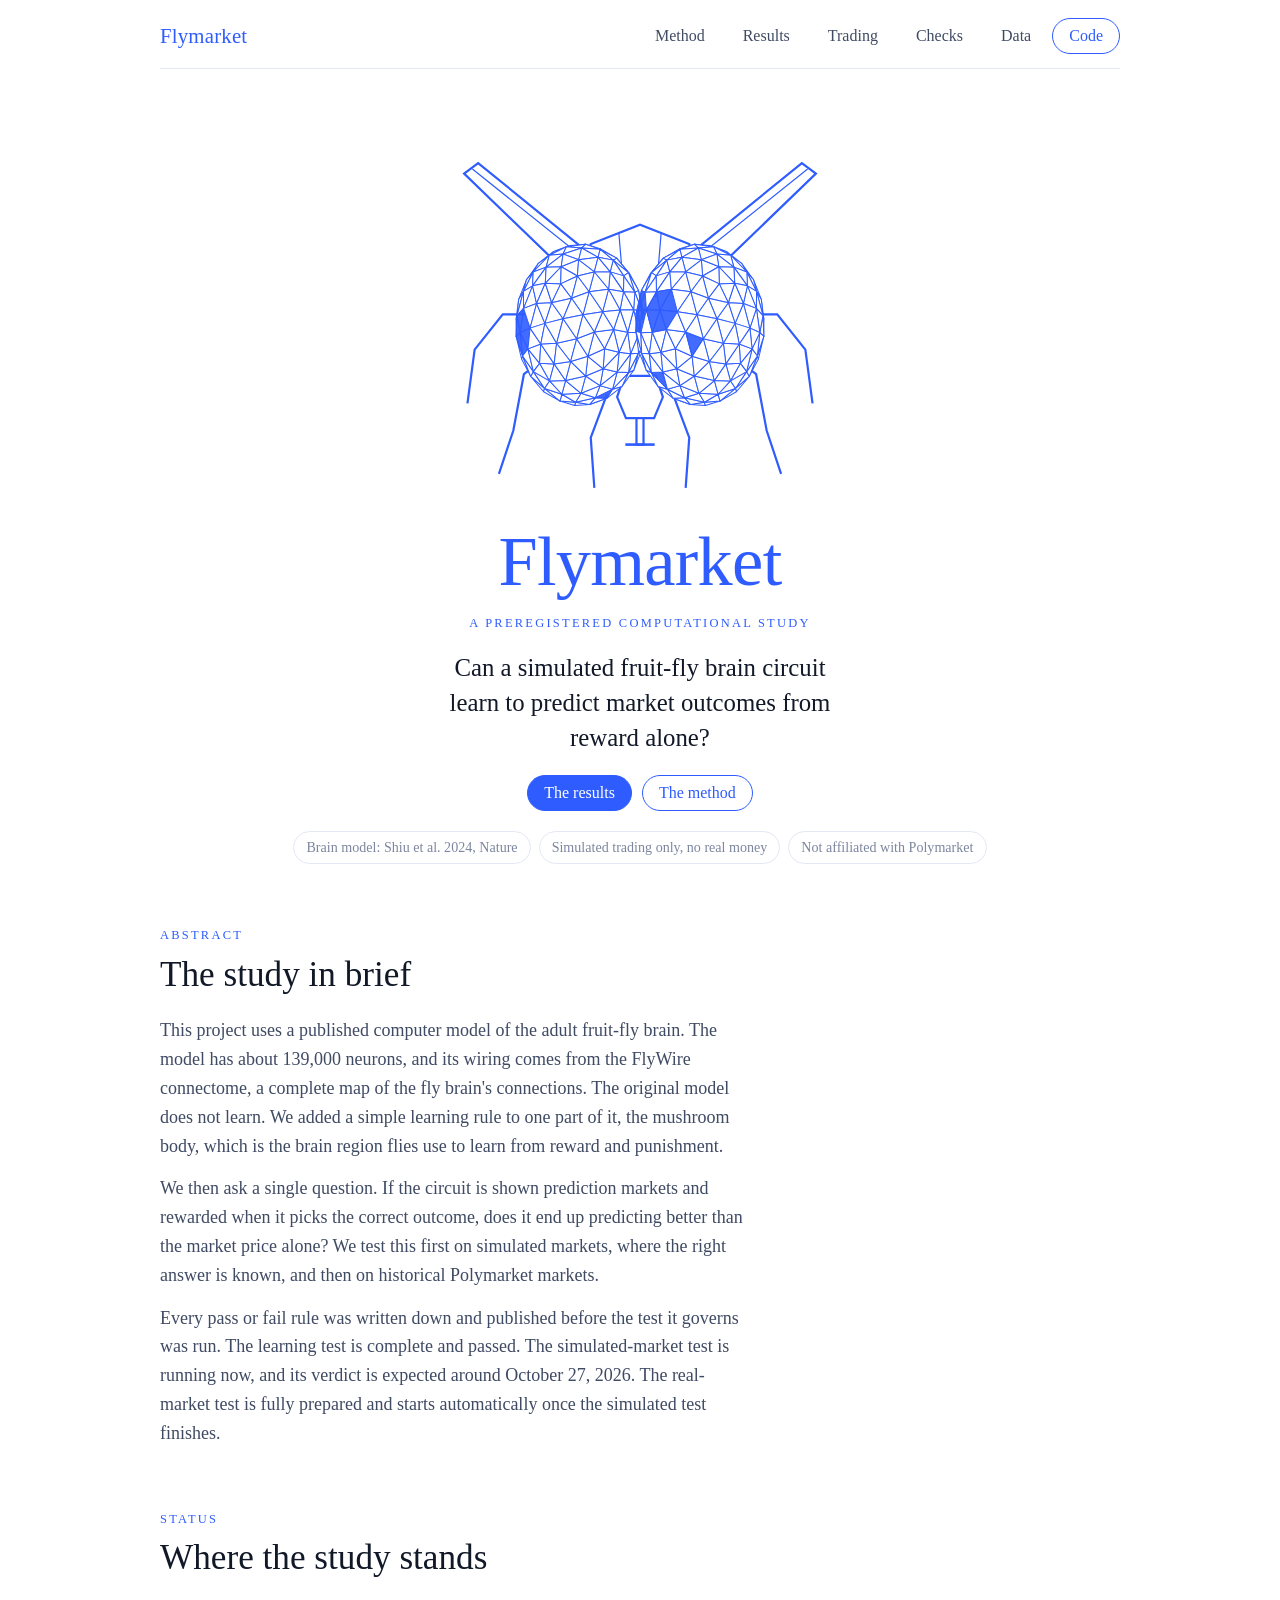
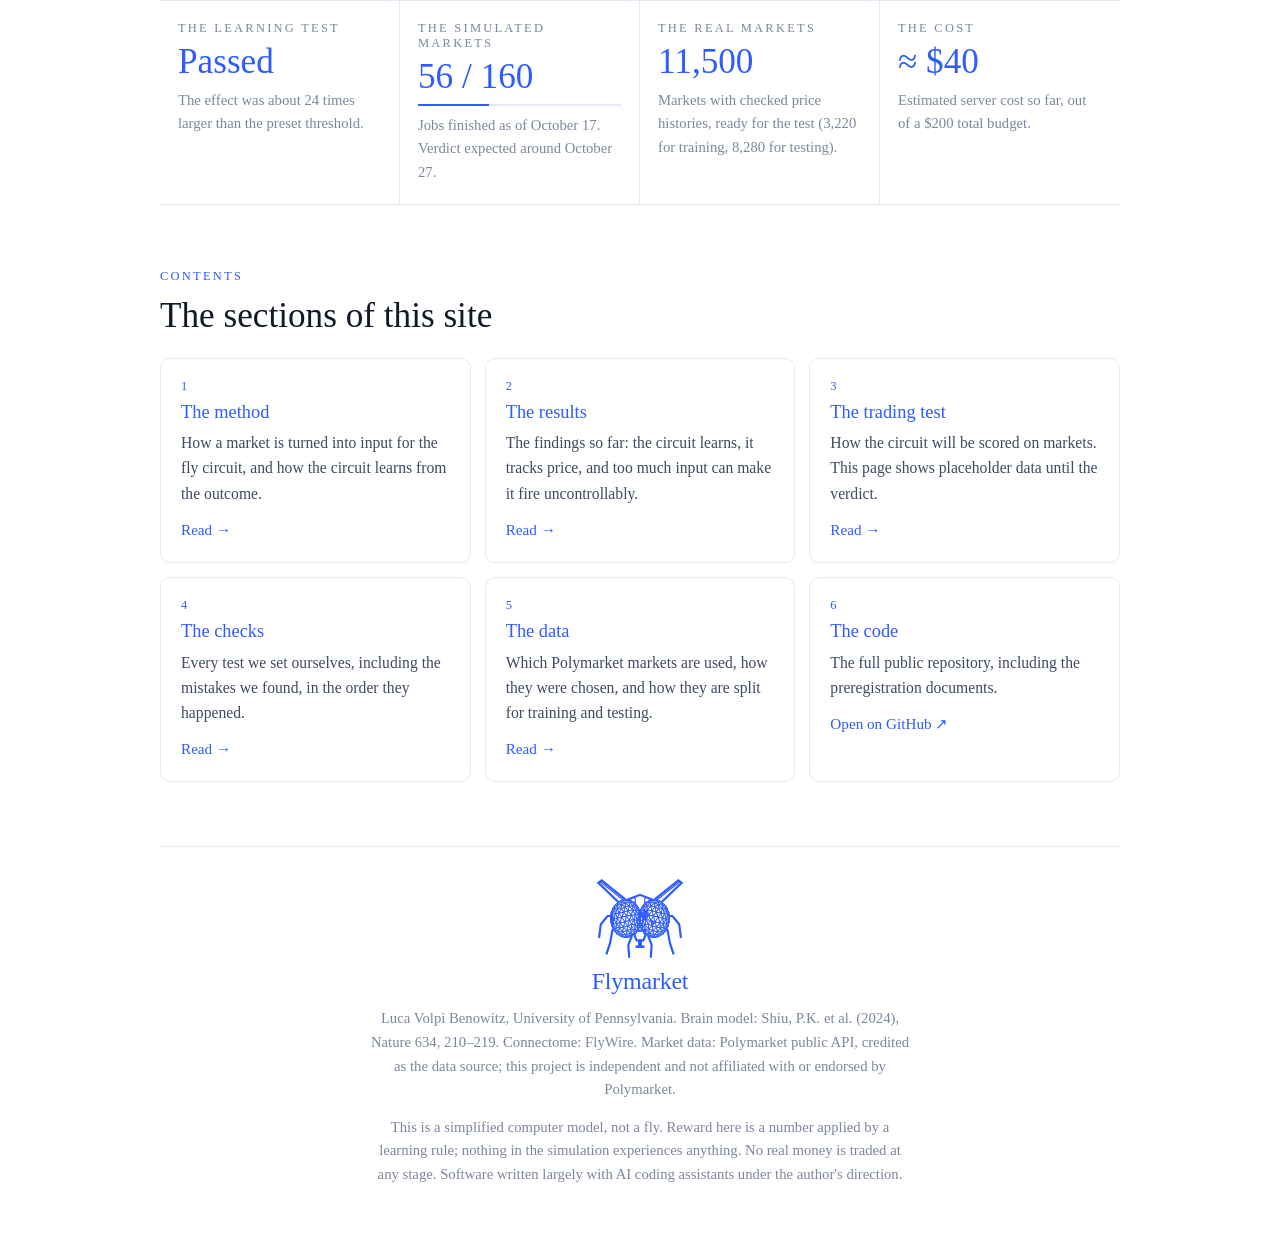
==== index.html @ 94c89c5d "Flymarket site" ====
<!doctype html>
<html lang="en">
<head>
<meta charset="utf-8">
<meta name="viewport" content="width=device-width, initial-scale=1">
<meta name="claude:viewport-fit-sides" content="cover">
<title>Flymarket</title>
<link rel="stylesheet" href="style.css">
</head>
<body>
<div class="wrap">
<nav>
  <a class="brand" href="index.html">Flymarket</a>
  <div class="navlinks"><a class="btn" href="method.html">Method</a><a class="btn" href="results.html">Results</a><a class="btn" href="trading.html">Trading</a><a class="btn" href="safeguards.html">Checks</a><a class="btn" href="data.html">Data</a><a class="btn line" href="https://github.com/777LVB777/flyshi-research" target="_blank" rel="noopener">Code</a></div>
</nav>
<main>
<header class="hero">
  <div class="logo" role="img" aria-label="Flymarket logo: a line-drawn fly with geodesic wireframe compound eyes">
    <img src="fly.svg" alt="">
    <span class="word">Flymarket</span>
  </div>
  <span class="label">A preregistered computational study</span>
  <p class="lede">Can a simulated fruit-fly brain circuit learn to predict market outcomes from reward alone?</p>
  <div class="ctas"><a class="btn solid" href="results.html">The results</a><a class="btn line" href="method.html">The method</a></div>
  <div class="chips">
    <span class="chip">Brain model: Shiu et al. 2024, Nature</span>
    <span class="chip">Simulated trading only, no real money</span>
    <span class="chip">Not affiliated with Polymarket</span>
  </div>
</header>
<section>
  <div class="sechead"><span class="label">Abstract</span><h2>The study in brief</h2></div>
  <div class="prose">
    <p>This project uses a published computer model of the adult fruit-fly brain. The model has about 139,000 neurons, and its wiring comes from the FlyWire connectome, a complete map of the fly brain's connections. The original model does not learn. We added a simple learning rule to one part of it, the mushroom body, which is the brain region flies use to learn from reward and punishment.</p>
    <p>We then ask a single question. If the circuit is shown prediction markets and rewarded when it picks the correct outcome, does it end up predicting better than the market price alone? We test this first on simulated markets, where the right answer is known, and then on historical Polymarket markets.</p>
    <p>Every pass or fail rule was written down and published before the test it governs was run. The learning test is complete and passed. The simulated-market test is running now, and its verdict is expected around October 27, 2026. The real-market test is fully prepared and starts automatically once the simulated test finishes.</p>
  </div>
</section>
<section aria-label="Project status">
  <div class="sechead"><span class="label">Status</span><h2>Where the study stands</h2></div>
  <div class="status">
    <div class="stat"><span class="label">The learning test</span><span class="v">Passed</span><span class="s">The effect was about 24 times larger than the preset threshold.</span></div>
    <div class="stat"><span class="label">The simulated markets</span><span class="v">56 / 160</span><div class="bar"><i style="width:35%"></i></div><span class="s">Jobs finished as of October 17. Verdict expected around October 27.</span></div>
    <div class="stat"><span class="label">The real markets</span><span class="v">11,500</span><span class="s">Markets with checked price histories, ready for the test (3,220 for training, 8,280 for testing).</span></div>
    <div class="stat"><span class="label">The cost</span><span class="v">≈ $40</span><span class="s">Estimated server cost so far, out of a $200 total budget.</span></div>
  </div>
</section>
<section>
  <div class="sechead"><span class="label">Contents</span><h2>The sections of this site</h2></div>
  <div class="cards">
    <a class="card" href="method.html"><span class="label">1</span><h3>The method</h3><p>How a market is turned into input for the fly circuit, and how the circuit learns from the outcome.</p><span class="go">Read →</span></a>
    <a class="card" href="results.html"><span class="label">2</span><h3>The results</h3><p>The findings so far: the circuit learns, it tracks price, and too much input can make it fire uncontrollably.</p><span class="go">Read →</span></a>
    <a class="card" href="trading.html"><span class="label">3</span><h3>The trading test</h3><p>How the circuit will be scored on markets. This page shows placeholder data until the verdict.</p><span class="go">Read →</span></a>
    <a class="card" href="safeguards.html"><span class="label">4</span><h3>The checks</h3><p>Every test we set ourselves, including the mistakes we found, in the order they happened.</p><span class="go">Read →</span></a>
    <a class="card" href="data.html"><span class="label">5</span><h3>The data</h3><p>Which Polymarket markets are used, how they were chosen, and how they are split for training and testing.</p><span class="go">Read →</span></a>
    <a class="card" href="https://github.com/777LVB777/flyshi-research" target="_blank" rel="noopener"><span class="label">6</span><h3>The code</h3><p>The full public repository, including the preregistration documents.</p><span class="go">Open on GitHub ↗</span></a>
  </div>
</section>

</main>
<footer>
  <a class="logo" href="index.html"><img src="fly.svg" alt=""><span class="word">Flymarket</span></a>
  <p>Luca Volpi Benowitz, University of Pennsylvania. Brain model: Shiu, P.K. et al. (2024), Nature 634, 210–219. Connectome: FlyWire. Market data: Polymarket public API, credited as the data source; this project is independent and not affiliated with or endorsed by Polymarket.</p>
  <p>This is a simplified computer model, not a fly. Reward here is a number applied by a learning rule; nothing in the simulation experiences anything. No real money is traded at any stage. Software written largely with AI coding assistants under the author's direction.</p>
</footer>
</div>
<div class="tip" id="tip" hidden></div>
<script src="charts.js"></script>
</body>
</html>
---- style.css ----
:root{
  --bg:#ffffff; --tint:#f6f8ff; --line:#e3e8f4; --line2:#c9d3f0;
  --ink:#111827; --ink2:#3f4a63; --muted:#7c869e;
  --blue:#2E5CFF; --blue2:#a9bbff; --gray:#c4c9d6;
  --win:#12925a; --loss:#d23b3b; --wintint:#e9f7f0; --losstint:#fcecec;
  --font:"Times New Roman", Times, "Liberation Serif", "Nimbus Roman", serif;
  color-scheme:light;
}
*{box-sizing:border-box}
html{-webkit-text-size-adjust:100%}
body{margin:0;background:var(--bg);color:var(--ink);font:400 18px/1.6 var(--font);font-variant-numeric:lining-nums tabular-nums;
  padding-left:max(16px, env(safe-area-inset-left, 0px));padding-right:max(16px, env(safe-area-inset-right, 0px))}
b,strong,th,h1,h2,h3{font-weight:400}
.wrap{max-width:960px;margin:0 auto;padding-block:18px 56px;display:grid;gap:64px;min-height:100vh;grid-template-rows:auto 1fr auto}
main{display:grid;gap:64px;align-content:start}
h1,h2,h3{text-wrap:balance;margin:0;line-height:1.12}
h1{font-size:clamp(2.2rem,5.5vw,3.4rem);letter-spacing:-.01em}
h2{font-size:clamp(1.6rem,3.6vw,2.2rem)}
h3{font-size:1.15rem}
p{margin:0;max-width:66ch;color:var(--ink2)}
a{color:var(--blue);text-underline-offset:3px}
a:focus-visible,.btn:focus-visible{outline:1px solid var(--blue);outline-offset:3px}
.label{font-size:.78rem;line-height:1.2;letter-spacing:.18em;text-transform:uppercase;color:var(--blue)}
section{display:grid;gap:22px}
.sechead{display:grid;gap:12px}
.pagehead{display:grid;gap:14px;padding-top:12px}
.pagehead p{font-size:1.12rem}

/* nav */
nav{display:flex;align-items:center;justify-content:space-between;gap:12px 20px;flex-wrap:wrap;padding-bottom:14px;border-bottom:1px solid var(--line)}
.brand{display:flex;align-items:center;gap:10px;font-size:1.3rem;color:var(--blue);text-decoration:none;letter-spacing:.01em}
.navlinks{display:flex;gap:4px;flex-wrap:wrap;align-items:center}
.btn{display:inline-flex;align-items:center;gap:8px;font:400 1rem/1 var(--font);padding:9px 16px;border-radius:999px;border:1px solid transparent;color:var(--ink2);text-decoration:none;transition:color .15s,border-color .15s,background .15s}
.btn:hover{color:var(--blue);border-color:var(--line2)}
.btn[aria-current="page"]{color:var(--blue);border-color:var(--blue)}
.btn.line{border-color:var(--blue);color:var(--blue)}
.btn.line:hover{background:var(--tint)}
.btn.solid{background:var(--blue);border-color:var(--blue);color:#fff}
.btn.solid:hover{background:#1f49e0}

/* hero */
.hero{display:grid;justify-items:center;text-align:center;gap:20px;padding-top:16px}
.logo{display:grid;justify-items:center;gap:4px;text-decoration:none}
.logo img{width:min(380px,76vw);height:auto;display:block}
.logo .word{font-size:clamp(2.8rem,8vw,4.4rem);letter-spacing:-.01em;color:var(--blue);line-height:1}
.hero .lede{font-size:clamp(1.25rem,2.6vw,1.55rem);color:var(--ink);max-width:34ch;line-height:1.4}
.hero p{margin-inline:auto}
.ctas{display:flex;gap:10px;flex-wrap:wrap;justify-content:center}
.chips{display:flex;flex-wrap:wrap;gap:8px;justify-content:center}
.chip{font-size:.88rem;padding:4px 12px;border:1px solid var(--line);border-radius:999px;color:var(--muted)}
.chip b{color:var(--ink2)}

/* status */
.status{display:grid;grid-template-columns:repeat(4,1fr);border-top:1px solid var(--line);border-bottom:1px solid var(--line)}
.stat{padding:20px 18px;display:grid;gap:8px;border-right:1px solid var(--line);min-width:0;align-content:start}
.stat:last-child{border-right:0}
.stat .label{color:var(--muted)}
.stat .v{font-size:2.2rem;color:var(--blue);line-height:1.05}
.stat .s{font-size:.92rem;color:var(--muted)}
.bar{height:2px;background:var(--line);overflow:hidden}
.bar i{display:block;height:100%;background:var(--blue)}

/* page cards on home */
.cards{display:grid;grid-template-columns:repeat(3,1fr);gap:14px}
.card{display:grid;gap:8px;align-content:start;border:1px solid var(--line);border-radius:10px;padding:20px;text-decoration:none;color:inherit;transition:border-color .15s,background .15s}
.card:hover{border-color:var(--blue);background:var(--tint)}
.card h3{color:var(--blue)}
.card p{font-size:.98rem}
.card .go{font-size:.95rem;color:var(--blue);margin-top:4px}

/* flow */
.flow{display:grid;grid-template-columns:repeat(4,1fr);gap:14px}
.node{border:1px solid var(--line);border-radius:10px;padding:18px;display:grid;gap:8px;align-content:start;min-width:0;position:relative;background:var(--bg)}
.node .k{font-size:.74rem;letter-spacing:.16em;color:var(--blue);text-transform:uppercase}
.node p{font-size:.98rem}
.node:not(:last-child)::after{content:"→";position:absolute;right:-12px;top:50%;transform:translateY(-50%);color:var(--line2);background:var(--bg);line-height:1}
.loop{color:var(--ink2);border-left:1px solid var(--blue);padding-left:16px;max-width:72ch}

/* figures */
.fig{border:1px solid var(--line);border-radius:10px;padding:22px;display:grid;gap:14px;min-width:0;position:relative}
.fig .cap{font-size:.95rem;color:var(--muted);max-width:76ch}
.figs{display:grid;grid-template-columns:1fr 1fr;gap:18px}
.chart{width:100%;overflow-x:auto;position:relative}
.chart svg{display:block;width:100%;height:auto;min-width:420px}
.chart text{fill:var(--ink2);font:400 13px var(--font)}
.chart .axis{stroke:var(--line2)} .chart .grid{stroke:var(--line);stroke-dasharray:2 4}
.chart .thr{fill:var(--blue);opacity:.07}
.tip{position:fixed;pointer-events:none;background:var(--ink);color:#fff;font:400 .9rem var(--font);padding:6px 10px;border-radius:6px;z-index:20;max-width:260px}
.legend{display:flex;gap:18px;flex-wrap:wrap;font-size:.95rem;color:var(--ink2)}
.legend span::before{content:"";display:inline-block;width:16px;height:2px;margin-right:8px;vertical-align:middle;background:var(--c)}
.legend span.sw::before{height:10px;width:10px;border-radius:2px}

/* table */
table{border-collapse:collapse;width:100%;font-size:1rem}
th,td{text-align:left;padding:10px;border-bottom:1px solid var(--line)}
th{font-size:.76rem;letter-spacing:.16em;text-transform:uppercase;color:var(--muted)}
td.n,th.n{text-align:right}
.tablewrap{overflow-x:auto}
.win{color:var(--win)} .loss{color:var(--loss)}

/* timeline */
.tl{display:grid;border-left:1px solid var(--line2);margin-left:6px}
.ev{position:relative;padding:0 0 26px 26px;display:grid;gap:4px}
.ev::before{content:"";position:absolute;left:-5px;top:8px;width:9px;height:9px;border-radius:50%;background:var(--win)}
.ev.fail::before{background:var(--loss)}
.ev .d{font-size:.85rem;color:var(--muted);letter-spacing:.04em}
.tag{font-size:.7rem;letter-spacing:.14em;text-transform:uppercase;padding:2px 9px;border-radius:999px;border:1px solid currentColor;margin-left:10px;vertical-align:3px}
.tag.ok{color:var(--win)} .tag.caught{color:var(--loss)}
.keyrow{display:flex;gap:20px;flex-wrap:wrap;font-size:.95rem;color:var(--ink2)}
.keyrow span::before{content:"";display:inline-block;width:9px;height:9px;border-radius:50%;margin-right:8px;background:var(--c)}

/* demo */
.stamp{position:absolute;top:18px;right:18px;font-size:.74rem;letter-spacing:.18em;color:var(--blue);border:1px solid var(--blue);padding:4px 10px;border-radius:999px;background:var(--bg)}
.hatch{position:absolute;inset:0;pointer-events:none;background:repeating-linear-gradient(135deg, transparent 0 14px, rgba(46,92,255,.045) 14px 15px)}
.notice{border:1px solid var(--blue);border-radius:10px;padding:16px 18px;color:var(--ink2);background:var(--tint)}
.kpis{display:grid;grid-template-columns:repeat(4,1fr);gap:14px}
.kpi{border:1px solid var(--line);border-radius:10px;padding:16px;display:grid;gap:6px}
.kpi .label{color:var(--muted)}
.kpi .v{font-size:1.9rem;line-height:1.05}
.strip{display:grid;grid-template-columns:repeat(60,1fr);gap:2px}
.strip i{display:block;aspect-ratio:1/1.6;border-radius:1px}

.big{font-size:clamp(2.6rem,7vw,4.2rem);line-height:1;color:var(--blue)}
.numrow{display:grid;grid-template-columns:repeat(3,1fr);gap:18px}
.numrow > div{display:grid;gap:10px;min-width:0}
.numrow .label{color:var(--muted);line-height:1.4}
.hash{font-size:.88rem;color:var(--muted);word-break:break-all}
dl.facts{display:grid;grid-template-columns:max-content 1fr;gap:10px 24px;margin:0}
dl.facts dt{color:var(--muted)} dl.facts dd{margin:0;color:var(--ink2)}

.pager{display:flex;justify-content:space-between;gap:12px;flex-wrap:wrap;border-top:1px solid var(--line);padding-top:22px}

footer{display:grid;gap:14px;border-top:1px solid var(--line);padding-top:30px;justify-items:center;text-align:center}
footer .logo img{width:90px}
footer .logo .word{font-size:1.5rem}
footer p{font-size:.92rem;color:var(--muted);max-width:74ch}

@media (max-width:760px){
  body{font-size:17px}
  .status,.kpis{grid-template-columns:1fr 1fr}.stat:nth-child(2){border-right:0}.stat:nth-child(-n+2){border-bottom:1px solid var(--line)}
  .flow{grid-template-columns:1fr}.node:not(:last-child)::after{content:"↓";right:auto;left:50%;top:auto;bottom:-13px;transform:translateX(-50%)}
  .figs,.numrow,.cards{grid-template-columns:1fr}
  .strip{grid-template-columns:repeat(30,1fr)}
  dl.facts{grid-template-columns:1fr;gap:2px}
  dl.facts dd{margin-bottom:10px}
}

.prose{display:grid;gap:14px}
.prose p{color:var(--ink2)}
.fig h3 .n{color:var(--blue);margin-right:6px}
ol.steps{margin:0;padding-left:1.3em;display:grid;gap:10px;color:var(--ink2);max-width:70ch}
ol.steps li::marker{color:var(--blue)}
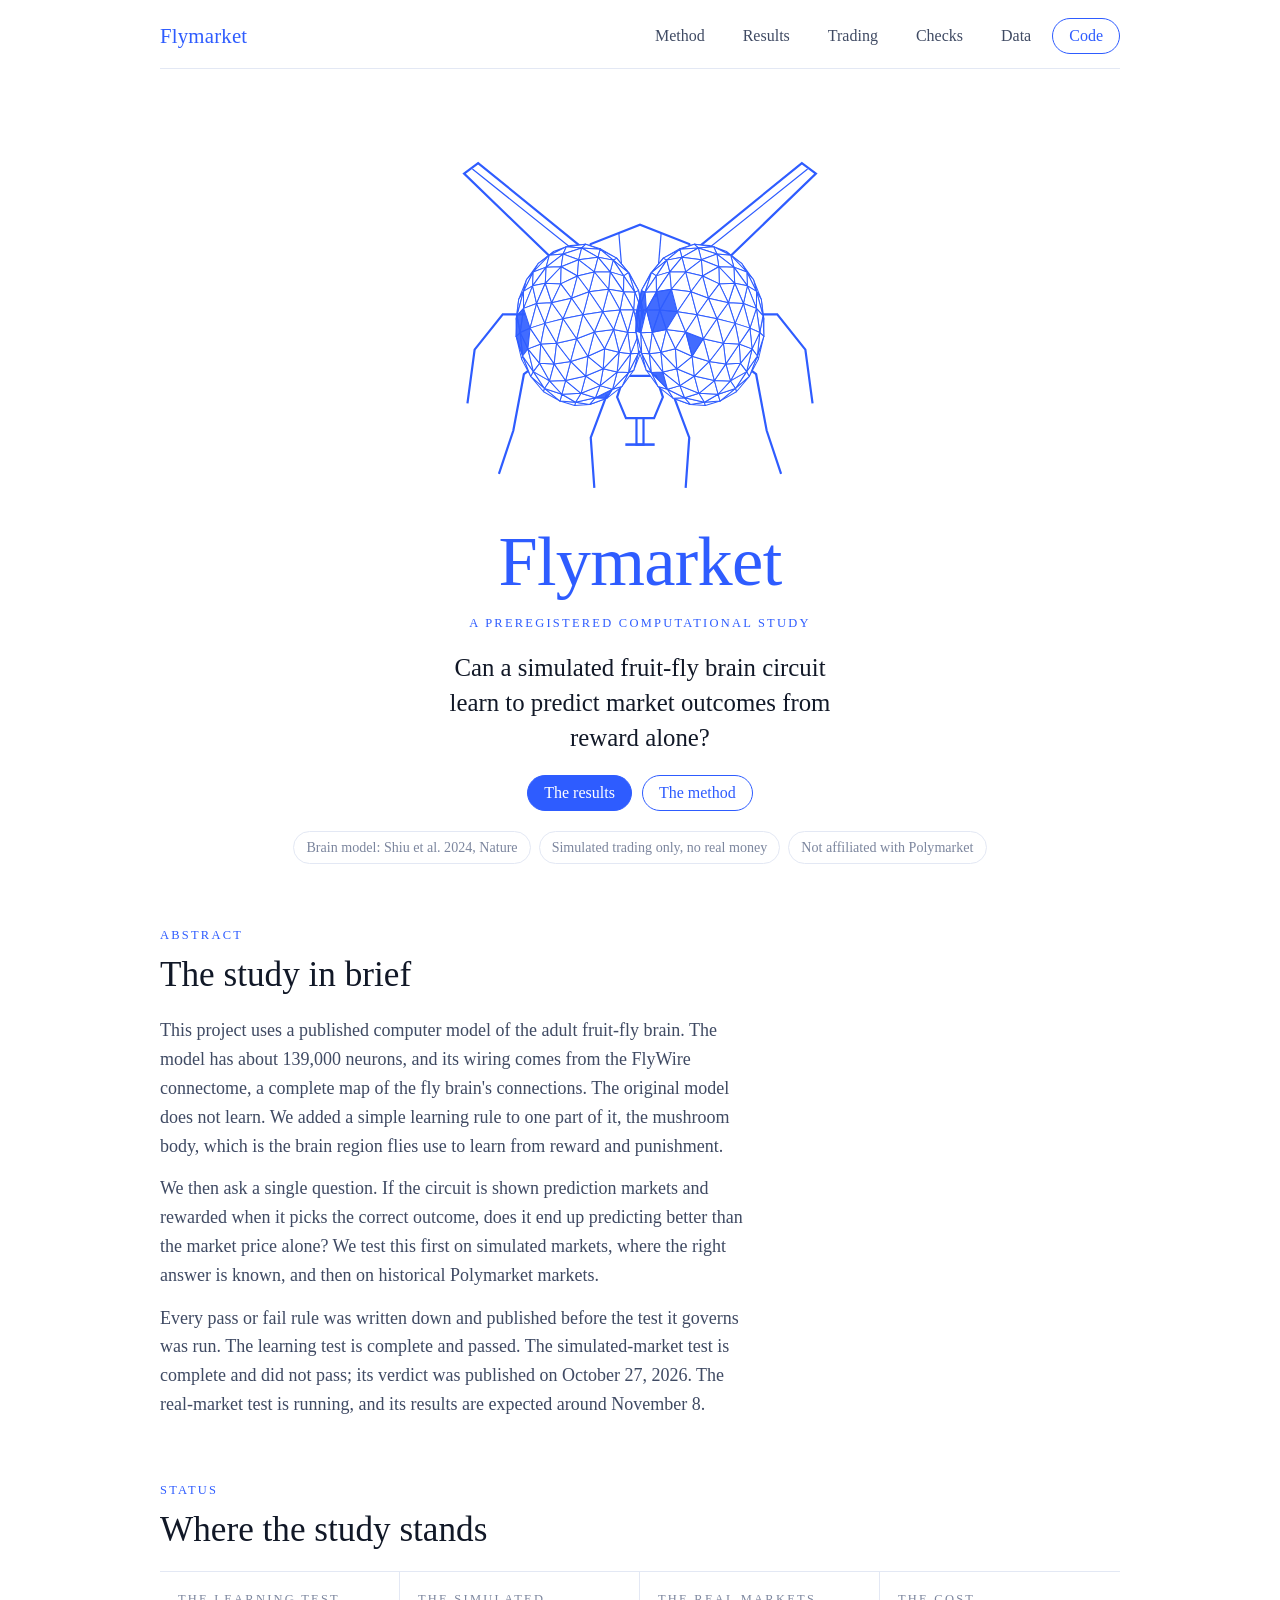
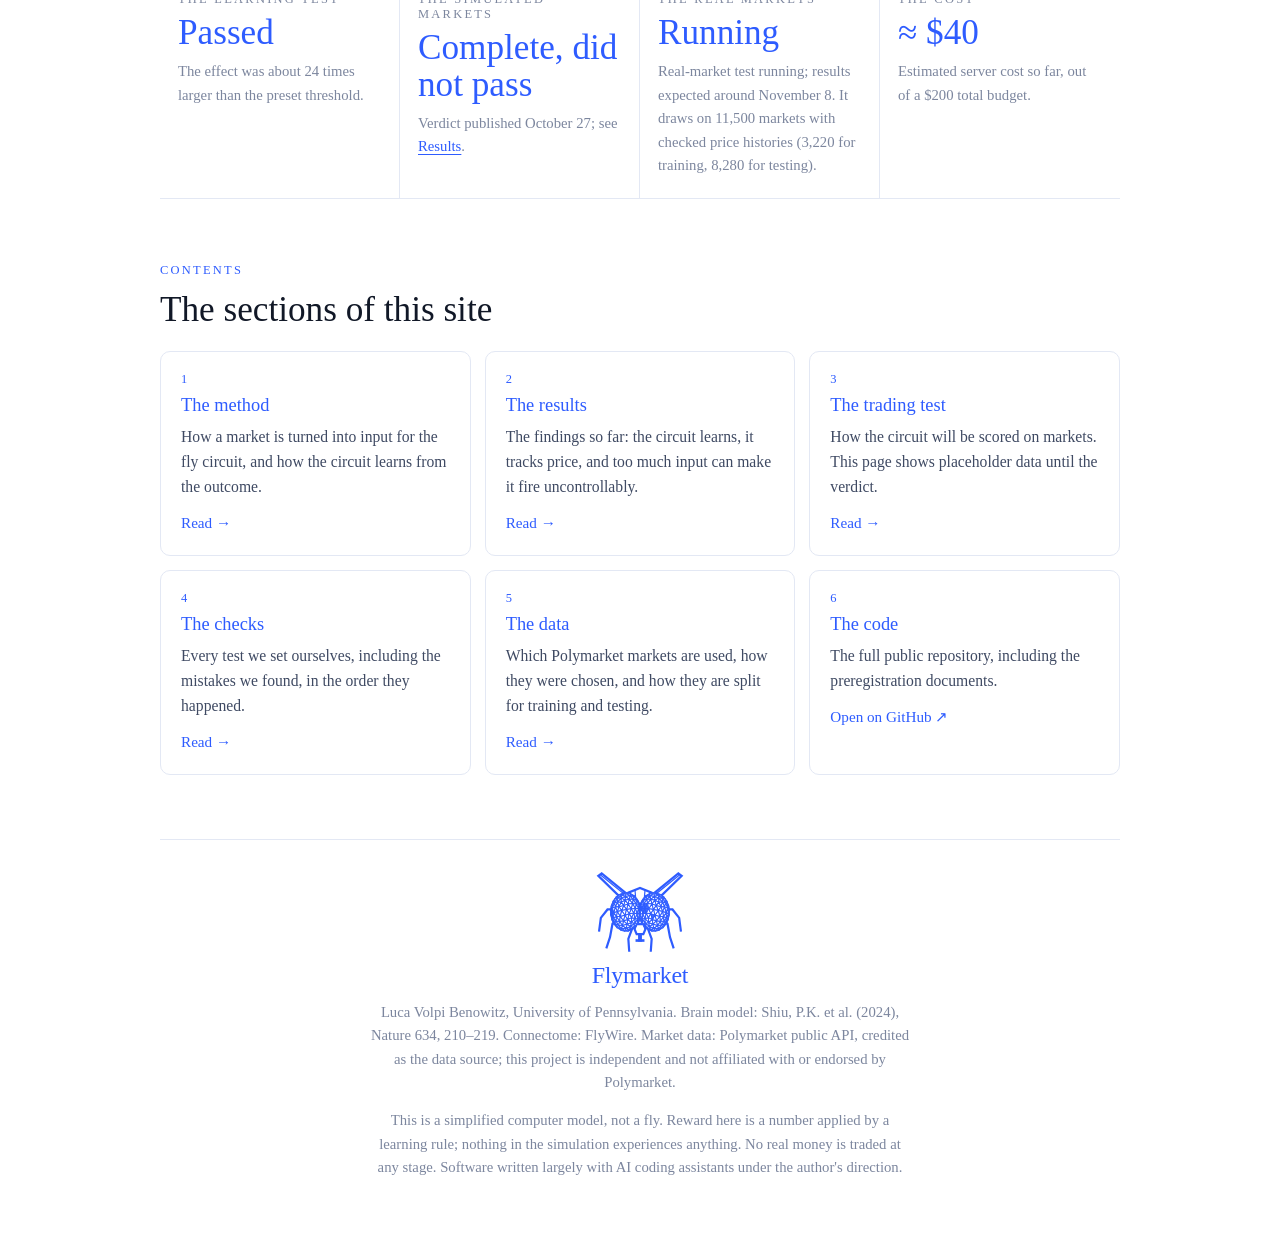
==== commit 775434e7: "Phase 1 result: simulated-market test did not pass; real-market test running" ====
--- a/index.html
+++ b/index.html
@@ -33,15 +33,15 @@
   <div class="prose">
     <p>This project uses a published computer model of the adult fruit-fly brain. The model has about 139,000 neurons, and its wiring comes from the FlyWire connectome, a complete map of the fly brain's connections. The original model does not learn. We added a simple learning rule to one part of it, the mushroom body, which is the brain region flies use to learn from reward and punishment.</p>
     <p>We then ask a single question. If the circuit is shown prediction markets and rewarded when it picks the correct outcome, does it end up predicting better than the market price alone? We test this first on simulated markets, where the right answer is known, and then on historical Polymarket markets.</p>
-    <p>Every pass or fail rule was written down and published before the test it governs was run. The learning test is complete and passed. The simulated-market test is running now, and its verdict is expected around October 27, 2026. The real-market test is fully prepared and starts automatically once the simulated test finishes.</p>
+    <p>Every pass or fail rule was written down and published before the test it governs was run. The learning test is complete and passed. The simulated-market test is complete and did not pass; its verdict was published on October 27, 2026. The real-market test is running, and its results are expected around November 8.</p>
   </div>
 </section>
 <section aria-label="Project status">
   <div class="sechead"><span class="label">Status</span><h2>Where the study stands</h2></div>
   <div class="status">
     <div class="stat"><span class="label">The learning test</span><span class="v">Passed</span><span class="s">The effect was about 24 times larger than the preset threshold.</span></div>
-    <div class="stat"><span class="label">The simulated markets</span><span class="v">56 / 160</span><div class="bar"><i style="width:35%"></i></div><span class="s">Jobs finished as of October 17. Verdict expected around October 27.</span></div>
-    <div class="stat"><span class="label">The real markets</span><span class="v">11,500</span><span class="s">Markets with checked price histories, ready for the test (3,220 for training, 8,280 for testing).</span></div>
+    <div class="stat"><span class="label">The simulated markets</span><span class="v">Complete, did not pass</span><span class="s">Verdict published October 27; see <a href="results.html#simulated">Results</a>.</span></div>
+    <div class="stat"><span class="label">The real markets</span><span class="v">Running</span><span class="s">Real-market test running; results expected around November 8. It draws on 11,500 markets with checked price histories (3,220 for training, 8,280 for testing).</span></div>
     <div class="stat"><span class="label">The cost</span><span class="v">≈ $40</span><span class="s">Estimated server cost so far, out of a $200 total budget.</span></div>
   </div>
 </section>
--- a/style.css
+++ b/style.css
@@ -145,6 +145,25 @@
   dl.facts dd{margin-bottom:10px}
 }
 
+.dash-head{display:grid;gap:4px}
+.dash-big{font-size:clamp(2.6rem,7vw,3.8rem);line-height:1.05}
+.dash-change{font-size:1.15rem}
+.dash-asof{font-size:.9rem;color:var(--muted)}
+.dash-gross{font-size:.95rem;color:var(--ink2)}
+.dash-note{font-size:.9rem;color:var(--muted);max-width:76ch}
+.dash-controls{display:flex;flex-wrap:wrap;gap:12px 24px;align-items:center;justify-content:space-between}
+.seg{display:inline-flex;border:1px solid var(--line2);border-radius:999px;padding:3px;gap:2px}
+.seg button{font:400 .95rem/1 var(--font);border:0;background:none;color:var(--ink2);padding:8px 14px;border-radius:999px;cursor:pointer}
+.seg button:hover{color:var(--blue)}
+.seg button[aria-pressed="true"]{background:var(--blue);color:#fff}
+.armpick{display:flex;flex-wrap:wrap;gap:8px 18px;align-items:center;font-size:.95rem;color:var(--ink2)}
+.armpick label{display:inline-flex;align-items:center;gap:6px;cursor:pointer}
+.armpick input{accent-color:var(--blue)}
+.key{display:inline-block;width:16px;height:0;border-top:2px dashed var(--c)}
+.kpis7{grid-template-columns:repeat(auto-fit,minmax(150px,1fr))}
+.kpis7 .v{font-size:1.45rem}
+.tall{max-height:420px;overflow-y:auto}
+.tall thead th{position:sticky;top:0;background:var(--bg)}
 .prose{display:grid;gap:14px}
 .prose p{color:var(--ink2)}
 .fig h3 .n{color:var(--blue);margin-right:6px}
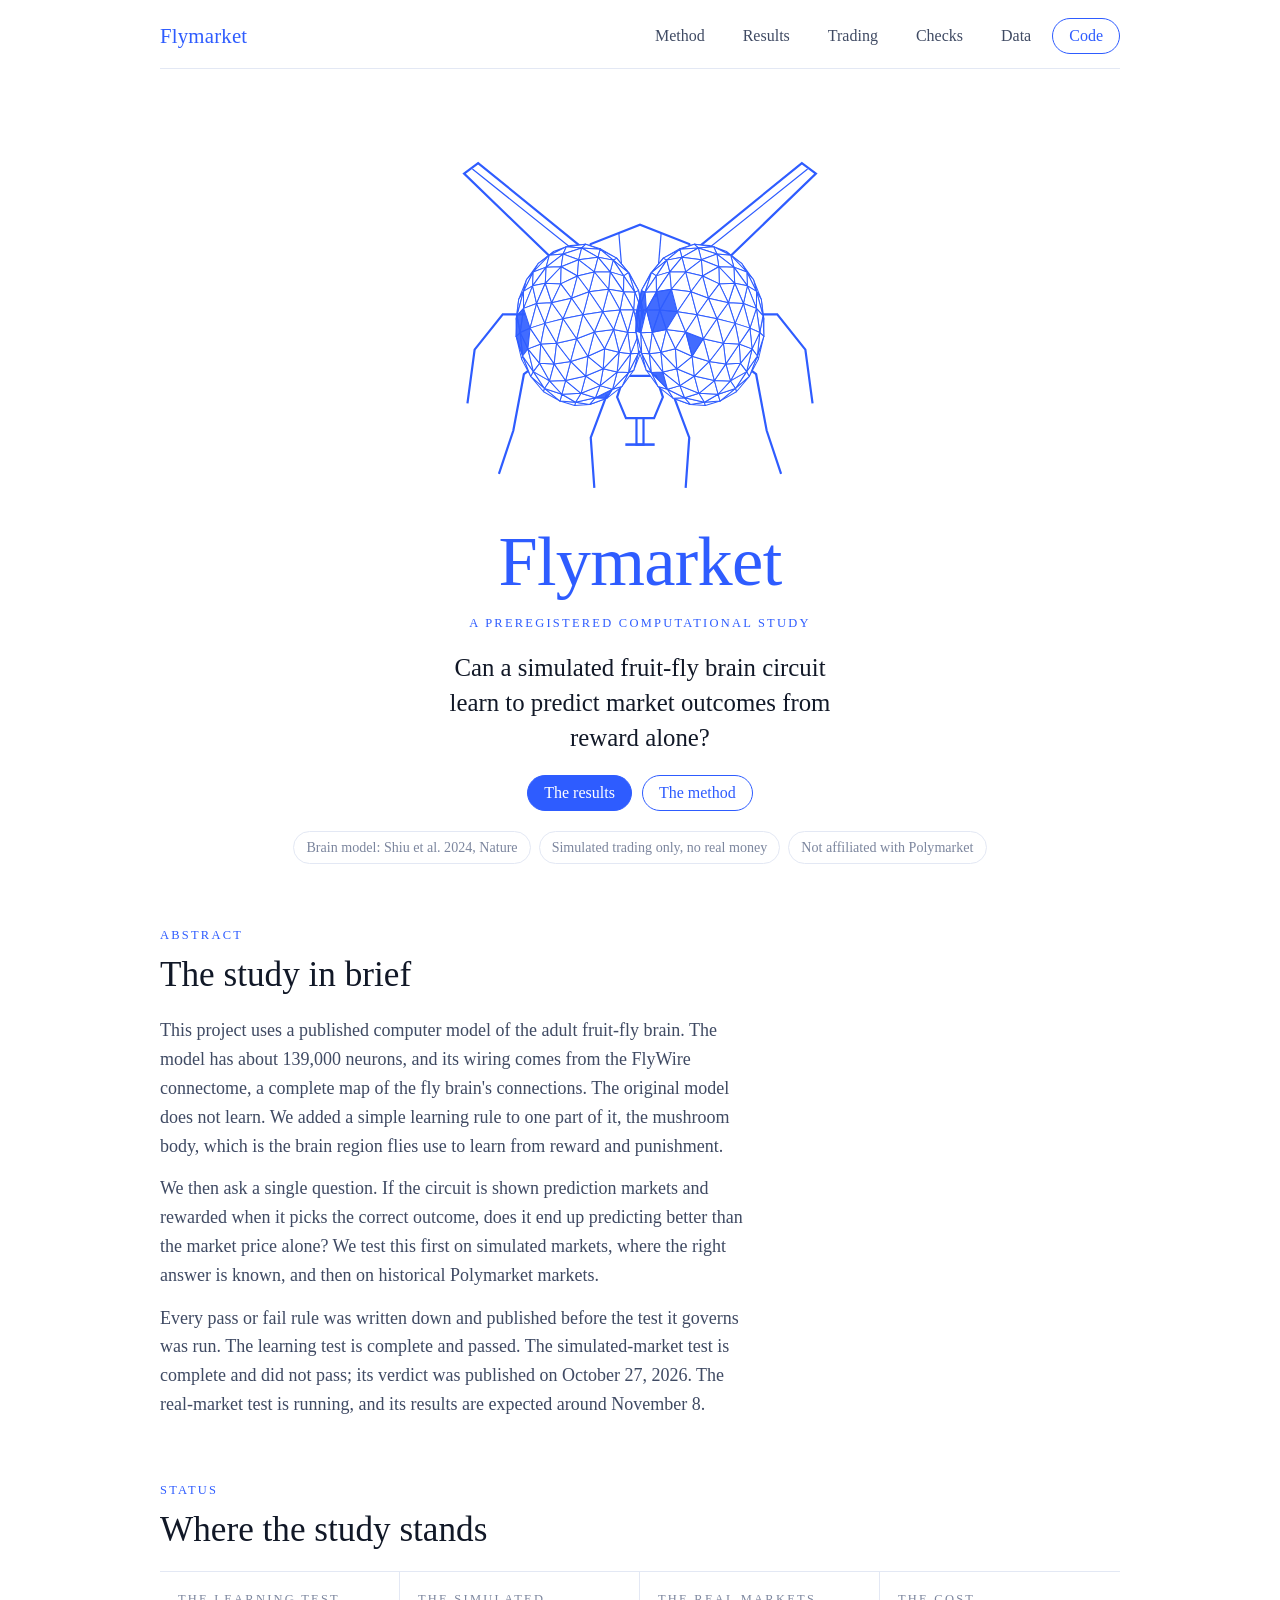
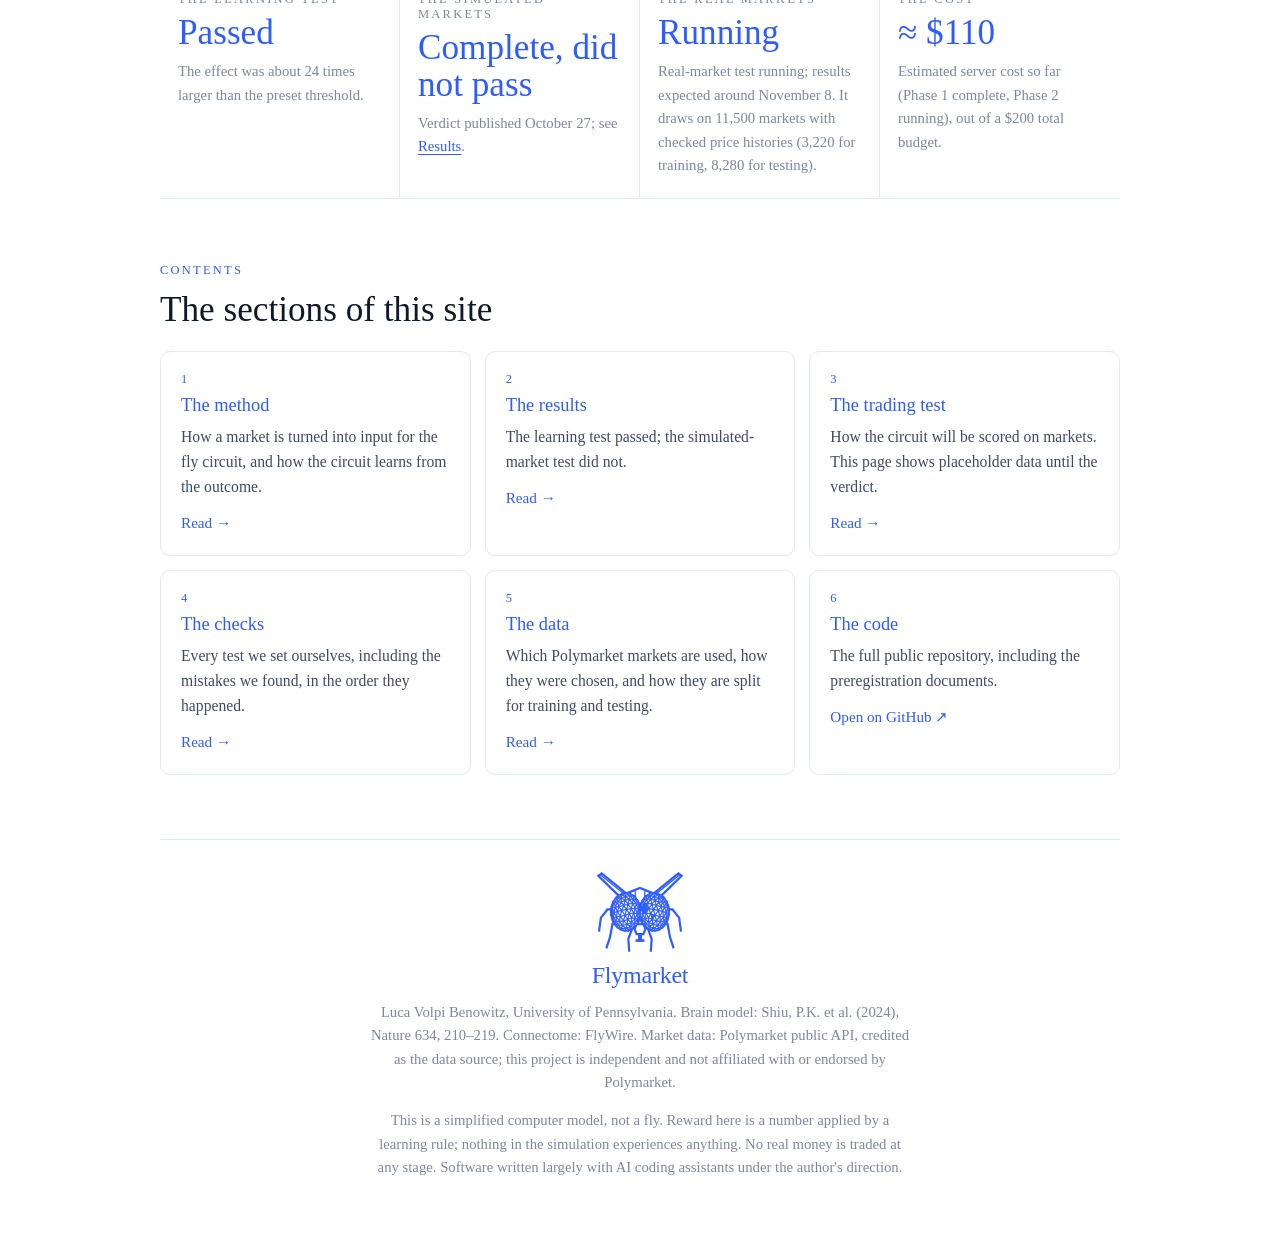
==== commit 0a1b3bed: "Home: cost about $110; Results card states Phase 1 outcome" ====
--- a/index.html
+++ b/index.html
@@ -42,14 +42,14 @@
     <div class="stat"><span class="label">The learning test</span><span class="v">Passed</span><span class="s">The effect was about 24 times larger than the preset threshold.</span></div>
     <div class="stat"><span class="label">The simulated markets</span><span class="v">Complete, did not pass</span><span class="s">Verdict published October 27; see <a href="results.html#simulated">Results</a>.</span></div>
     <div class="stat"><span class="label">The real markets</span><span class="v">Running</span><span class="s">Real-market test running; results expected around November 8. It draws on 11,500 markets with checked price histories (3,220 for training, 8,280 for testing).</span></div>
-    <div class="stat"><span class="label">The cost</span><span class="v">≈ $40</span><span class="s">Estimated server cost so far, out of a $200 total budget.</span></div>
+    <div class="stat"><span class="label">The cost</span><span class="v">≈ $110</span><span class="s">Estimated server cost so far (Phase 1 complete, Phase 2 running), out of a $200 total budget.</span></div>
   </div>
 </section>
 <section>
   <div class="sechead"><span class="label">Contents</span><h2>The sections of this site</h2></div>
   <div class="cards">
     <a class="card" href="method.html"><span class="label">1</span><h3>The method</h3><p>How a market is turned into input for the fly circuit, and how the circuit learns from the outcome.</p><span class="go">Read →</span></a>
-    <a class="card" href="results.html"><span class="label">2</span><h3>The results</h3><p>The findings so far: the circuit learns, it tracks price, and too much input can make it fire uncontrollably.</p><span class="go">Read →</span></a>
+    <a class="card" href="results.html"><span class="label">2</span><h3>The results</h3><p>The learning test passed; the simulated-market test did not.</p><span class="go">Read →</span></a>
     <a class="card" href="trading.html"><span class="label">3</span><h3>The trading test</h3><p>How the circuit will be scored on markets. This page shows placeholder data until the verdict.</p><span class="go">Read →</span></a>
     <a class="card" href="safeguards.html"><span class="label">4</span><h3>The checks</h3><p>Every test we set ourselves, including the mistakes we found, in the order they happened.</p><span class="go">Read →</span></a>
     <a class="card" href="data.html"><span class="label">5</span><h3>The data</h3><p>Which Polymarket markets are used, how they were chosen, and how they are split for training and testing.</p><span class="go">Read →</span></a>
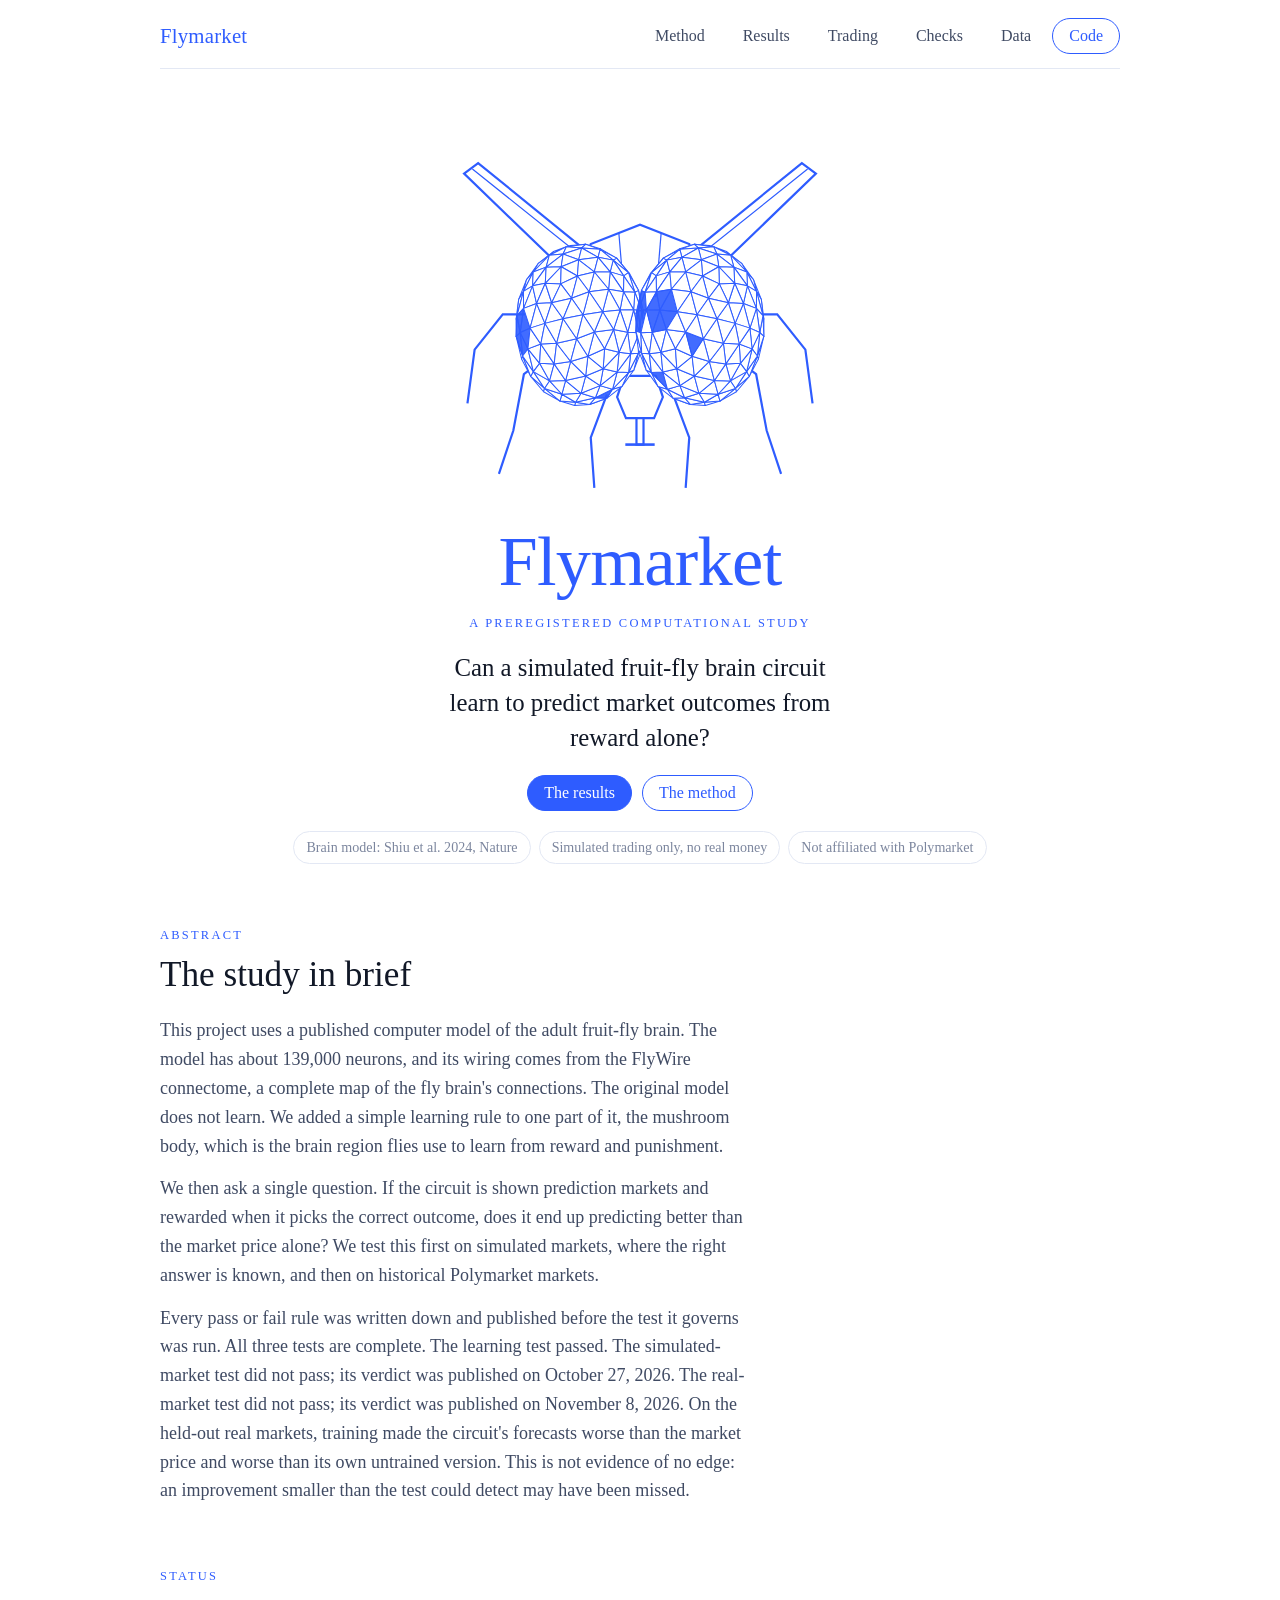
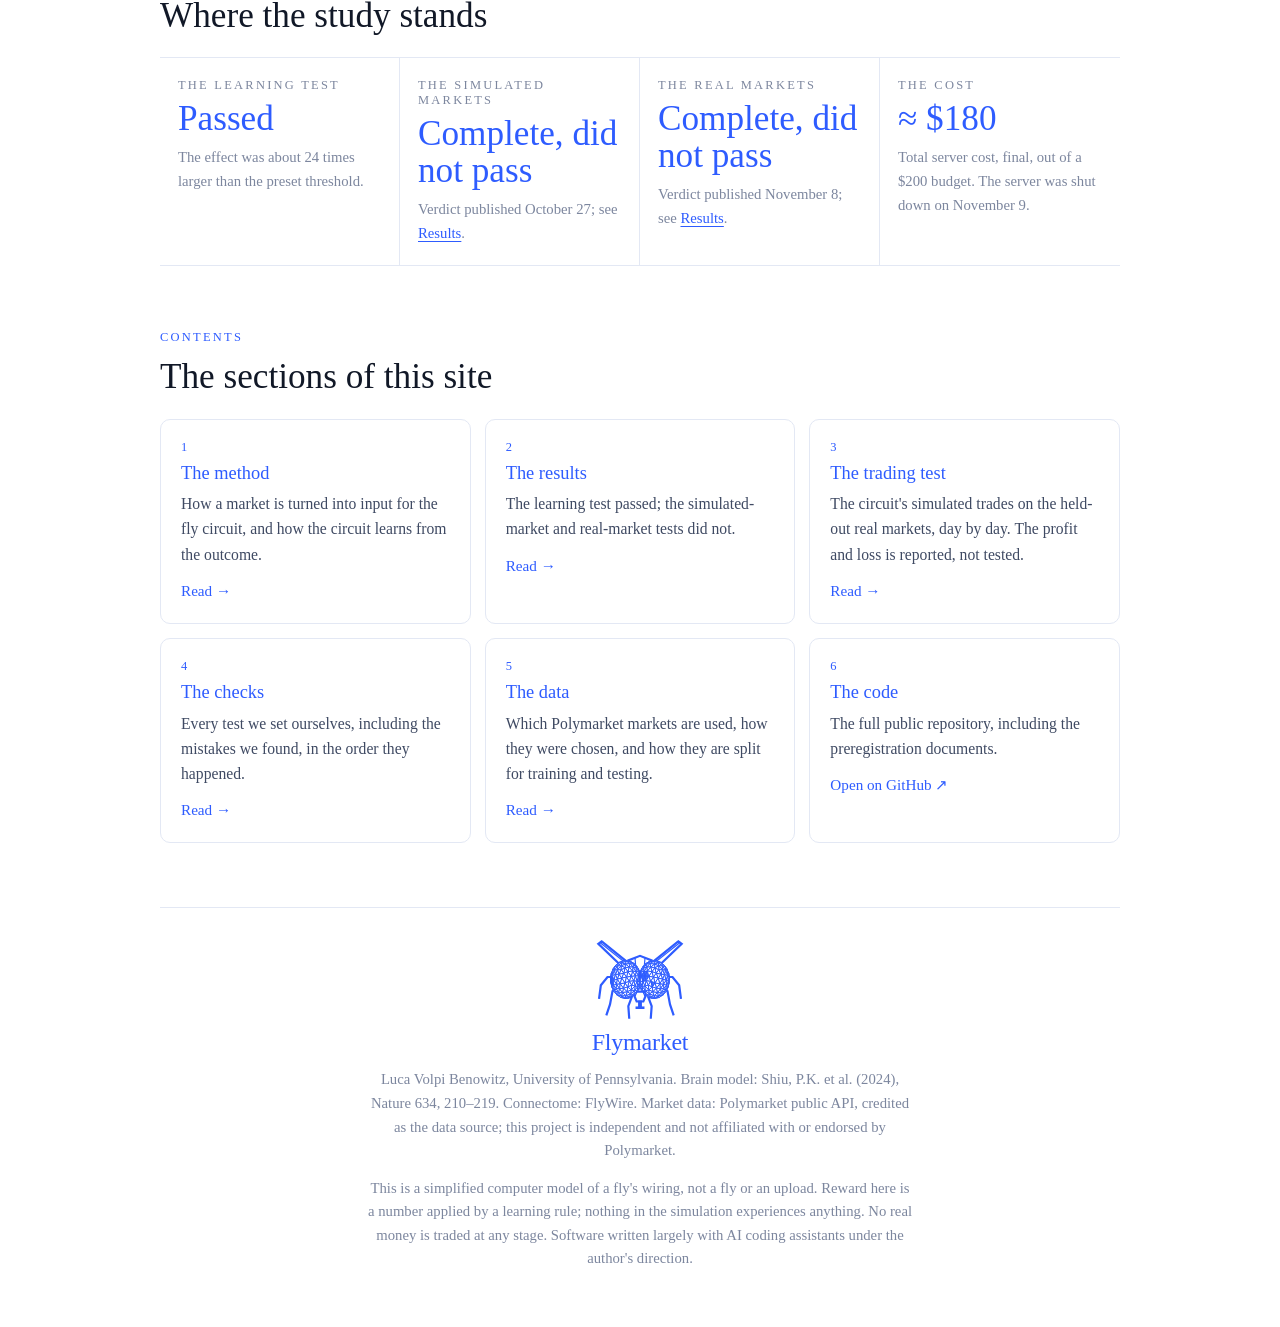
==== commit 42517d3e: "Phase 2 result: real-market test did not pass; final trading data, Table 4, Figure 6 and results.jso" ====
--- a/index.html
+++ b/index.html
@@ -33,7 +33,7 @@
   <div class="prose">
     <p>This project uses a published computer model of the adult fruit-fly brain. The model has about 139,000 neurons, and its wiring comes from the FlyWire connectome, a complete map of the fly brain's connections. The original model does not learn. We added a simple learning rule to one part of it, the mushroom body, which is the brain region flies use to learn from reward and punishment.</p>
     <p>We then ask a single question. If the circuit is shown prediction markets and rewarded when it picks the correct outcome, does it end up predicting better than the market price alone? We test this first on simulated markets, where the right answer is known, and then on historical Polymarket markets.</p>
-    <p>Every pass or fail rule was written down and published before the test it governs was run. The learning test is complete and passed. The simulated-market test is complete and did not pass; its verdict was published on October 27, 2026. The real-market test is running, and its results are expected around November 8.</p>
+    <p>Every pass or fail rule was written down and published before the test it governs was run. All three tests are complete. The learning test passed. The simulated-market test did not pass; its verdict was published on October 27, 2026. The real-market test did not pass; its verdict was published on November 8, 2026. On the held-out real markets, training made the circuit's forecasts worse than the market price and worse than its own untrained version. This is not evidence of no edge: an improvement smaller than the test could detect may have been missed.</p>
   </div>
 </section>
 <section aria-label="Project status">
@@ -41,16 +41,16 @@
   <div class="status">
     <div class="stat"><span class="label">The learning test</span><span class="v">Passed</span><span class="s">The effect was about 24 times larger than the preset threshold.</span></div>
     <div class="stat"><span class="label">The simulated markets</span><span class="v">Complete, did not pass</span><span class="s">Verdict published October 27; see <a href="results.html#simulated">Results</a>.</span></div>
-    <div class="stat"><span class="label">The real markets</span><span class="v">Running</span><span class="s">Real-market test running; results expected around November 8. It draws on 11,500 markets with checked price histories (3,220 for training, 8,280 for testing).</span></div>
-    <div class="stat"><span class="label">The cost</span><span class="v">≈ $110</span><span class="s">Estimated server cost so far (Phase 1 complete, Phase 2 running), out of a $200 total budget.</span></div>
+    <div class="stat"><span class="label">The real markets</span><span class="v">Complete, did not pass</span><span class="s">Verdict published November 8; see <a href="results.html#real">Results</a>.</span></div>
+    <div class="stat"><span class="label">The cost</span><span class="v">≈ $180</span><span class="s">Total server cost, final, out of a $200 budget. The server was shut down on November 9.</span></div>
   </div>
 </section>
 <section>
   <div class="sechead"><span class="label">Contents</span><h2>The sections of this site</h2></div>
   <div class="cards">
     <a class="card" href="method.html"><span class="label">1</span><h3>The method</h3><p>How a market is turned into input for the fly circuit, and how the circuit learns from the outcome.</p><span class="go">Read →</span></a>
-    <a class="card" href="results.html"><span class="label">2</span><h3>The results</h3><p>The learning test passed; the simulated-market test did not.</p><span class="go">Read →</span></a>
-    <a class="card" href="trading.html"><span class="label">3</span><h3>The trading test</h3><p>How the circuit will be scored on markets. This page shows placeholder data until the verdict.</p><span class="go">Read →</span></a>
+    <a class="card" href="results.html"><span class="label">2</span><h3>The results</h3><p>The learning test passed; the simulated-market and real-market tests did not.</p><span class="go">Read →</span></a>
+    <a class="card" href="trading.html"><span class="label">3</span><h3>The trading test</h3><p>The circuit's simulated trades on the held-out real markets, day by day. The profit and loss is reported, not tested.</p><span class="go">Read →</span></a>
     <a class="card" href="safeguards.html"><span class="label">4</span><h3>The checks</h3><p>Every test we set ourselves, including the mistakes we found, in the order they happened.</p><span class="go">Read →</span></a>
     <a class="card" href="data.html"><span class="label">5</span><h3>The data</h3><p>Which Polymarket markets are used, how they were chosen, and how they are split for training and testing.</p><span class="go">Read →</span></a>
     <a class="card" href="https://github.com/777LVB777/flyshi-research" target="_blank" rel="noopener"><span class="label">6</span><h3>The code</h3><p>The full public repository, including the preregistration documents.</p><span class="go">Open on GitHub ↗</span></a>
@@ -61,7 +61,7 @@
 <footer>
   <a class="logo" href="index.html"><img src="fly.svg" alt=""><span class="word">Flymarket</span></a>
   <p>Luca Volpi Benowitz, University of Pennsylvania. Brain model: Shiu, P.K. et al. (2024), Nature 634, 210–219. Connectome: FlyWire. Market data: Polymarket public API, credited as the data source; this project is independent and not affiliated with or endorsed by Polymarket.</p>
-  <p>This is a simplified computer model, not a fly. Reward here is a number applied by a learning rule; nothing in the simulation experiences anything. No real money is traded at any stage. Software written largely with AI coding assistants under the author's direction.</p>
+  <p>This is a simplified computer model of a fly's wiring, not a fly or an upload. Reward here is a number applied by a learning rule; nothing in the simulation experiences anything. No real money is traded at any stage. Software written largely with AI coding assistants under the author's direction.</p>
 </footer>
 </div>
 <div class="tip" id="tip" hidden></div>
--- a/style.css
+++ b/style.css
@@ -109,16 +109,11 @@
 .keyrow{display:flex;gap:20px;flex-wrap:wrap;font-size:.95rem;color:var(--ink2)}
 .keyrow span::before{content:"";display:inline-block;width:9px;height:9px;border-radius:50%;margin-right:8px;background:var(--c)}
 
-/* demo */
-.stamp{position:absolute;top:18px;right:18px;font-size:.74rem;letter-spacing:.18em;color:var(--blue);border:1px solid var(--blue);padding:4px 10px;border-radius:999px;background:var(--bg)}
-.hatch{position:absolute;inset:0;pointer-events:none;background:repeating-linear-gradient(135deg, transparent 0 14px, rgba(46,92,255,.045) 14px 15px)}
-.notice{border:1px solid var(--blue);border-radius:10px;padding:16px 18px;color:var(--ink2);background:var(--tint)}
+/* trading */
 .kpis{display:grid;grid-template-columns:repeat(4,1fr);gap:14px}
 .kpi{border:1px solid var(--line);border-radius:10px;padding:16px;display:grid;gap:6px}
 .kpi .label{color:var(--muted)}
 .kpi .v{font-size:1.9rem;line-height:1.05}
-.strip{display:grid;grid-template-columns:repeat(60,1fr);gap:2px}
-.strip i{display:block;aspect-ratio:1/1.6;border-radius:1px}
 
 .big{font-size:clamp(2.6rem,7vw,4.2rem);line-height:1;color:var(--blue)}
 .numrow{display:grid;grid-template-columns:repeat(3,1fr);gap:18px}
@@ -140,8 +135,7 @@
   .status,.kpis{grid-template-columns:1fr 1fr}.stat:nth-child(2){border-right:0}.stat:nth-child(-n+2){border-bottom:1px solid var(--line)}
   .flow{grid-template-columns:1fr}.node:not(:last-child)::after{content:"↓";right:auto;left:50%;top:auto;bottom:-13px;transform:translateX(-50%)}
   .figs,.numrow,.cards{grid-template-columns:1fr}
-  .strip{grid-template-columns:repeat(30,1fr)}
-  dl.facts{grid-template-columns:1fr;gap:2px}
+    dl.facts{grid-template-columns:1fr;gap:2px}
   dl.facts dd{margin-bottom:10px}
 }
 
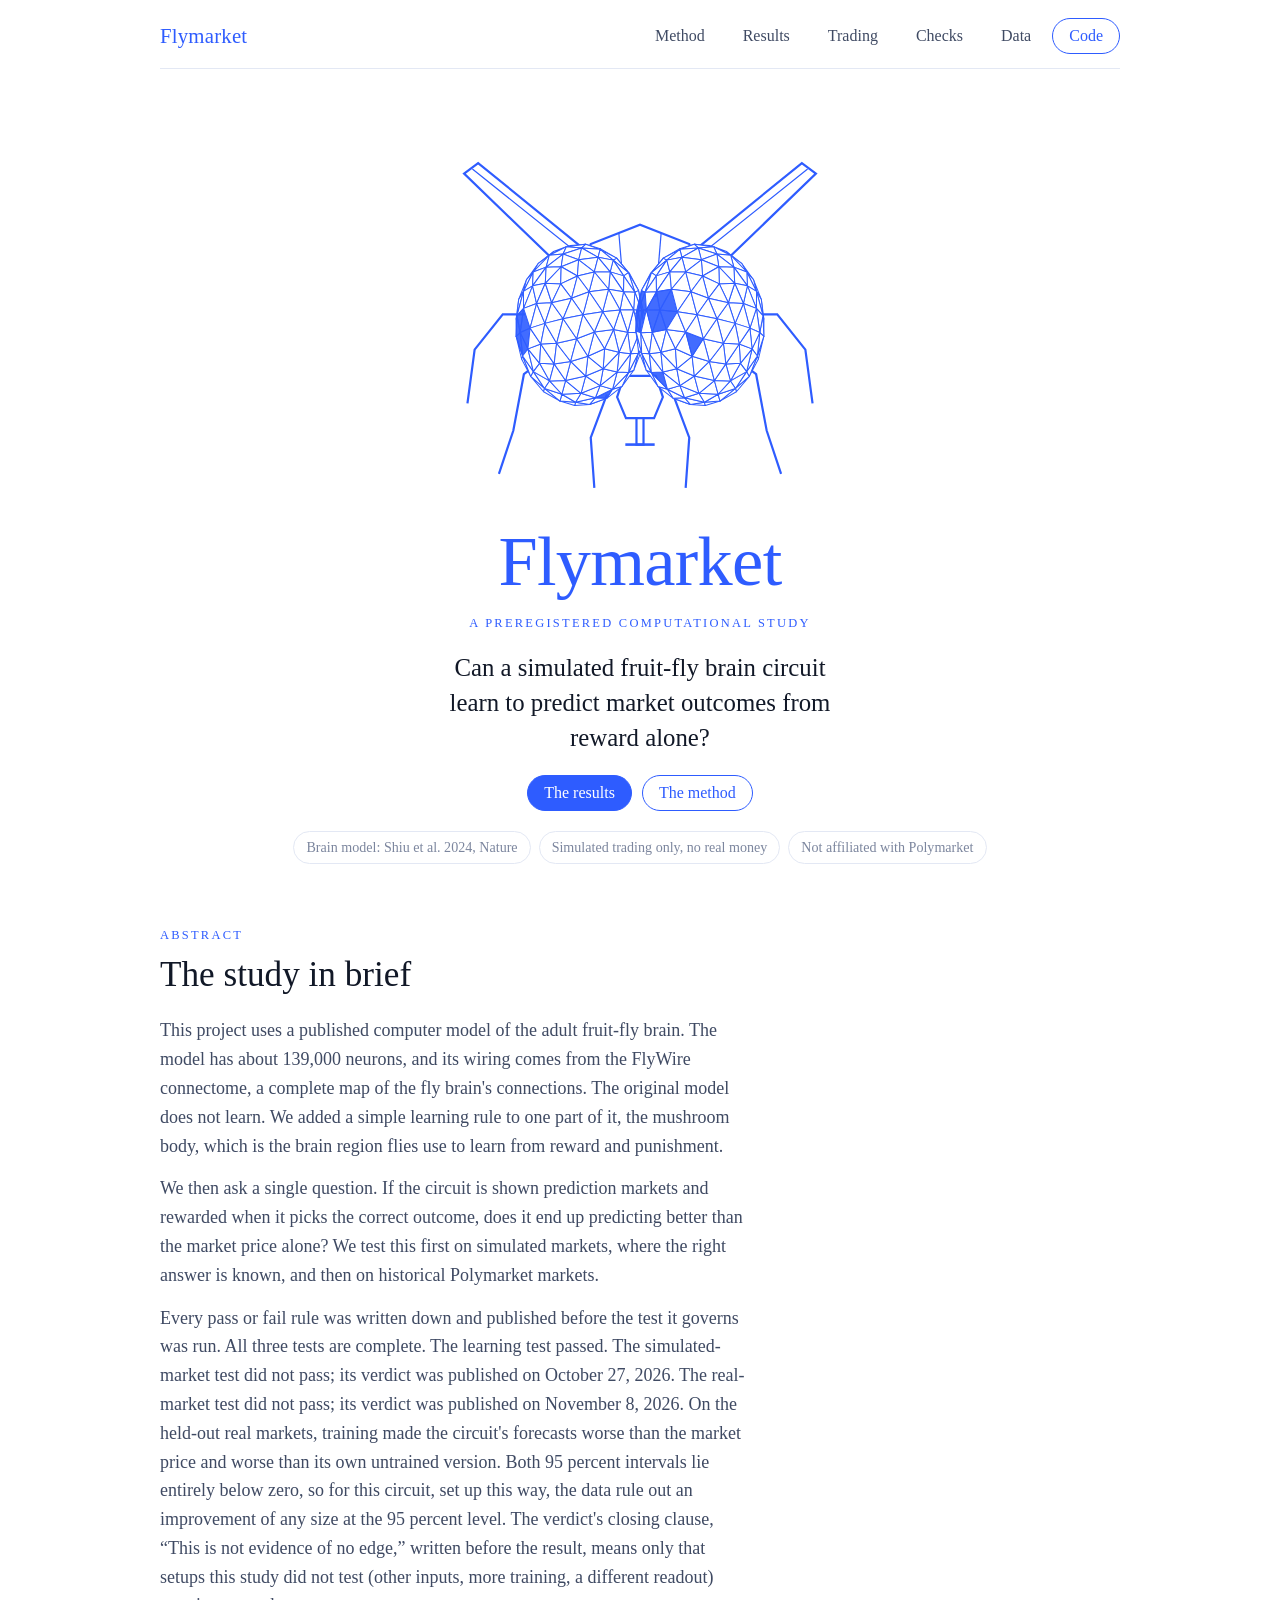
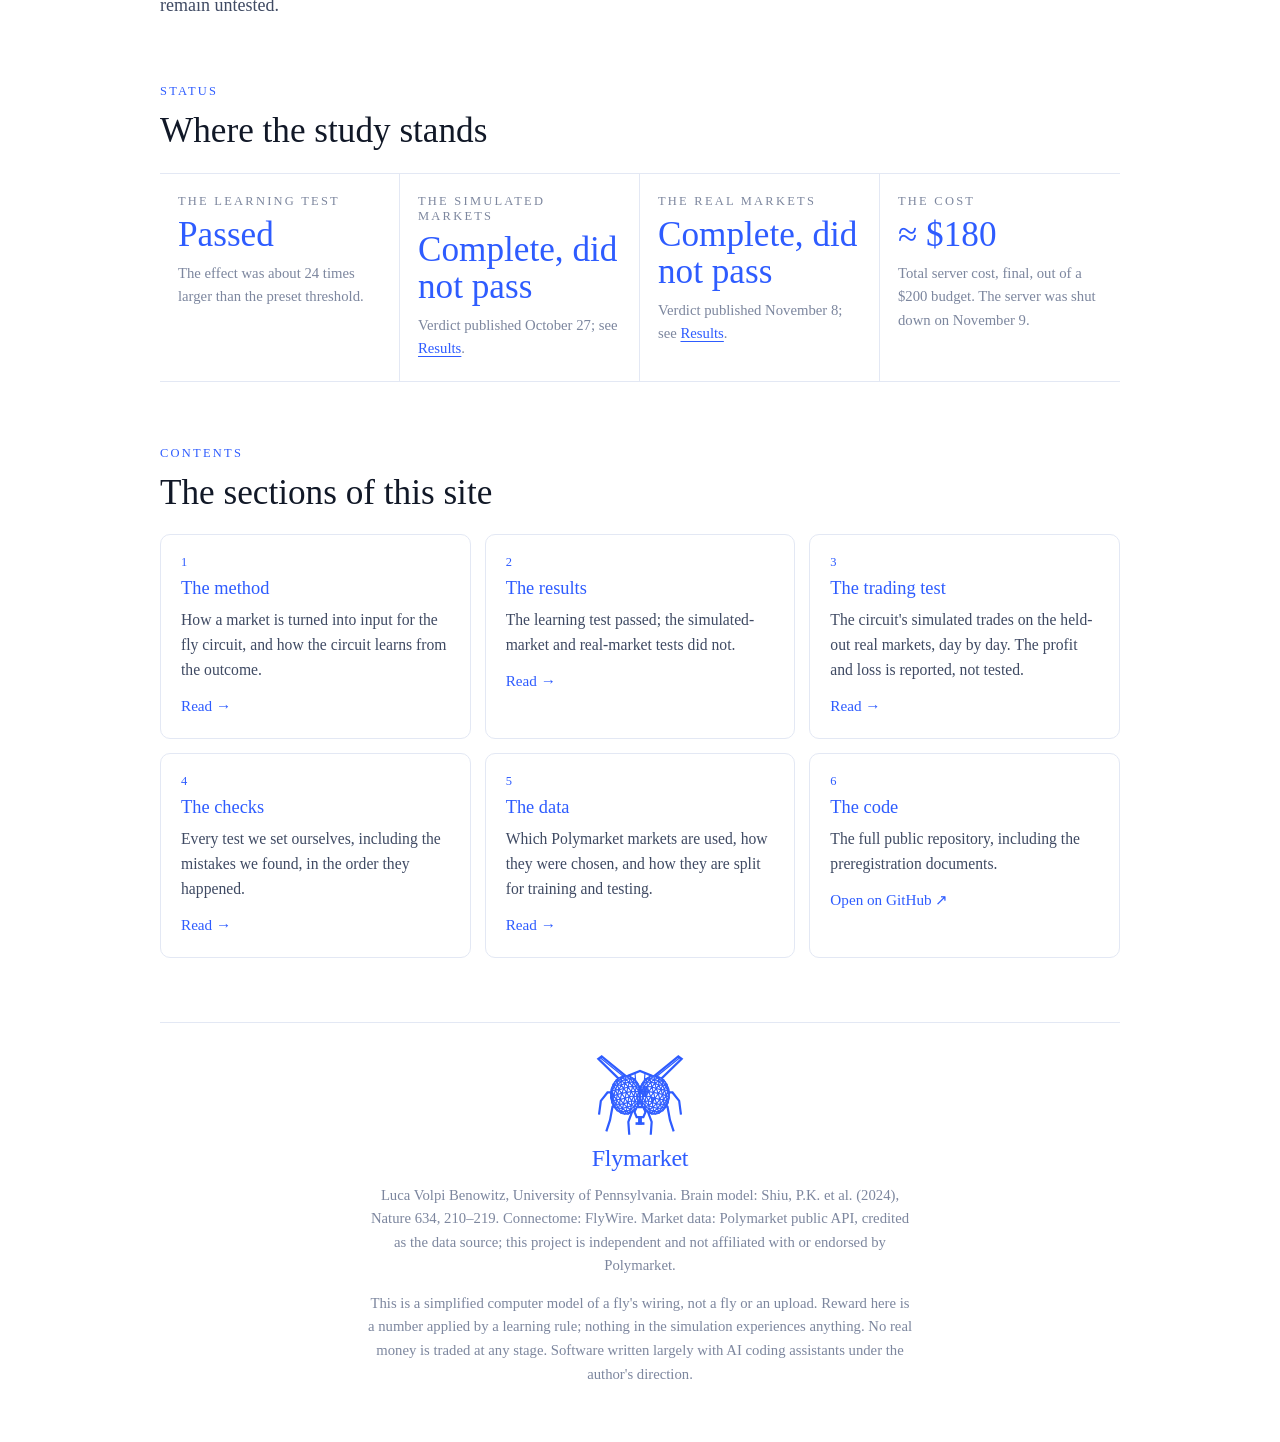
==== commit fcb99ea1: "Correct the reading of the closing clause; give the gross P&L its context from the verdict" ====
--- a/index.html
+++ b/index.html
@@ -33,7 +33,7 @@
   <div class="prose">
     <p>This project uses a published computer model of the adult fruit-fly brain. The model has about 139,000 neurons, and its wiring comes from the FlyWire connectome, a complete map of the fly brain's connections. The original model does not learn. We added a simple learning rule to one part of it, the mushroom body, which is the brain region flies use to learn from reward and punishment.</p>
     <p>We then ask a single question. If the circuit is shown prediction markets and rewarded when it picks the correct outcome, does it end up predicting better than the market price alone? We test this first on simulated markets, where the right answer is known, and then on historical Polymarket markets.</p>
-    <p>Every pass or fail rule was written down and published before the test it governs was run. All three tests are complete. The learning test passed. The simulated-market test did not pass; its verdict was published on October 27, 2026. The real-market test did not pass; its verdict was published on November 8, 2026. On the held-out real markets, training made the circuit's forecasts worse than the market price and worse than its own untrained version. This is not evidence of no edge: an improvement smaller than the test could detect may have been missed.</p>
+    <p>Every pass or fail rule was written down and published before the test it governs was run. All three tests are complete. The learning test passed. The simulated-market test did not pass; its verdict was published on October 27, 2026. The real-market test did not pass; its verdict was published on November 8, 2026. On the held-out real markets, training made the circuit's forecasts worse than the market price and worse than its own untrained version. Both 95 percent intervals lie entirely below zero, so for this circuit, set up this way, the data rule out an improvement of any size at the 95 percent level. The verdict's closing clause, &ldquo;This is not evidence of no edge,&rdquo; written before the result, means only that setups this study did not test (other inputs, more training, a different readout) remain untested.</p>
   </div>
 </section>
 <section aria-label="Project status">
--- a/style.css
+++ b/style.css
@@ -144,6 +144,7 @@
 .dash-change{font-size:1.15rem}
 .dash-asof{font-size:.9rem;color:var(--muted)}
 .dash-gross{font-size:.95rem;color:var(--ink2)}
+.dash-ctx{font-size:.9rem;color:var(--muted)}
 .dash-note{font-size:.9rem;color:var(--muted);max-width:76ch}
 .dash-controls{display:flex;flex-wrap:wrap;gap:12px 24px;align-items:center;justify-content:space-between}
 .seg{display:inline-flex;border:1px solid var(--line2);border-radius:999px;padding:3px;gap:2px}
